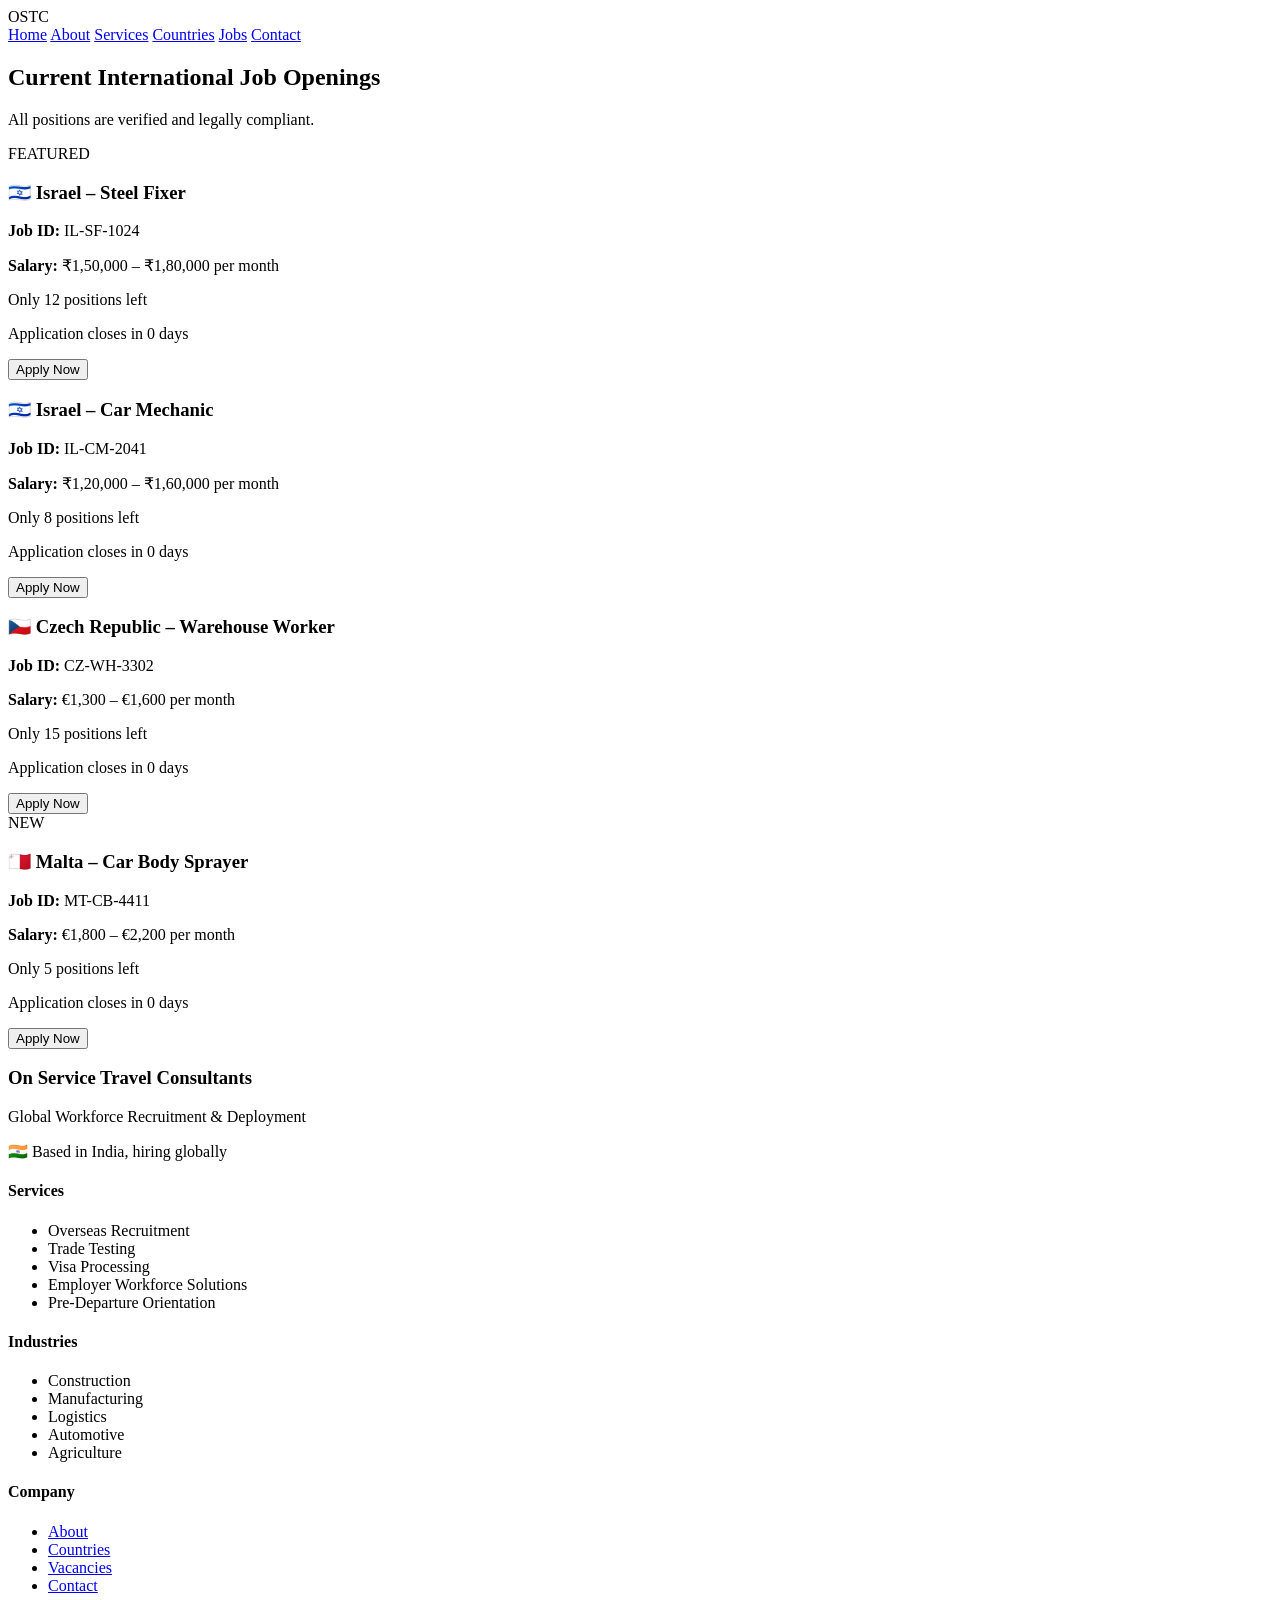
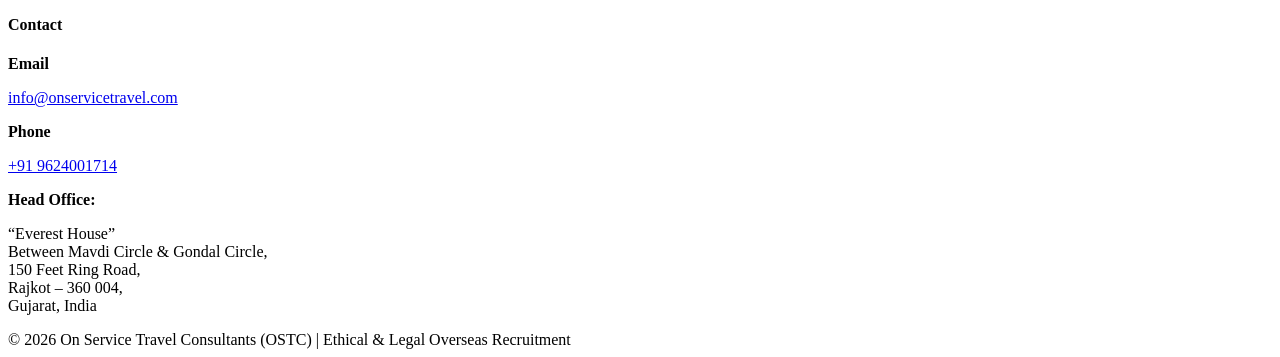
==== jobs.html @ 1d72f494 "Create jobs.html" ====
<!DOCTYPE html>
<html lang="en">
<head>
<meta charset="UTF-8">
<meta name="viewport" content="width=device-width, initial-scale=1.0">
<title>Jobs | OSTC International Recruitment</title>
<link rel="stylesheet" href="style.css">
</head>
<body>

<header>
  <div class="logo">OSTC</div>
  <nav>
    <a href="index.html">Home</a>
    <a href="about.html">About</a>
    <a href="services.html">Services</a>
    <a href="countries.html">Countries</a>
    <a href="jobs.html">Jobs</a>
    <a href="contact.html">Contact</a>
  </nav>
</header>

<section class="section">
  <h2>Current International Job Openings</h2>
  <p>All positions are verified and legally compliant.</p>
</section>

<section class="section">
  <div class="grid">

    <!-- FEATURED JOB -->
    <div class="card featured-job">
      <div class="badge-new">FEATURED</div>
      <h3>🇮🇱 Israel – Steel Fixer</h3>
      <p><strong>Job ID:</strong> IL-SF-1024</p>
      <p><strong>Salary:</strong> ₹1,50,000 – ₹1,80,000 per month</p>
      <p class="slots">Only 12 positions left</p>
      <p class="countdown" id="countdown1"></p>
      <button class="btn" onclick="applyJob('Israel','Steel Fixer')">
        Apply Now
      </button>
    </div>

    <!-- CAR MECHANIC -->
    <div class="card">
      <h3>🇮🇱 Israel – Car Mechanic</h3>
      <p><strong>Job ID:</strong> IL-CM-2041</p>
      <p><strong>Salary:</strong> ₹1,20,000 – ₹1,60,000 per month</p>
      <p class="slots">Only 8 positions left</p>
      <p class="countdown" id="countdown2"></p>
      <button class="btn" onclick="applyJob('Israel','Car Mechanic')">
        Apply Now
      </button>
    </div>

    <!-- WAREHOUSE -->
    <div class="card">
      <h3>🇨🇿 Czech Republic – Warehouse Worker</h3>
      <p><strong>Job ID:</strong> CZ-WH-3302</p>
      <p><strong>Salary:</strong> €1,300 – €1,600 per month</p>
      <p class="slots">Only 15 positions left</p>
      <p class="countdown" id="countdown3"></p>
      <button class="btn" onclick="applyJob('Czech Republic','Warehouse Worker')">
        Apply Now
      </button>
    </div>

    <!-- MALTA -->
    <div class="card">
      <div class="badge-new">NEW</div>
      <h3>🇲🇹 Malta – Car Body Sprayer</h3>
      <p><strong>Job ID:</strong> MT-CB-4411</p>
      <p><strong>Salary:</strong> €1,800 – €2,200 per month</p>
      <p class="slots">Only 5 positions left</p>
      <p class="countdown" id="countdown4"></p>
      <button class="btn" onclick="applyJob('Malta','Car Body Sprayer')">
        Apply Now
      </button>
    </div>

  </div>
</section>

<footer class="main-footer">

  <div class="footer-container">

    <!-- LEFT BRAND COLUMN -->
    <div class="footer-brand">
      <h3>On Service Travel Consultants</h3>
      <p>Global Workforce Recruitment & Deployment</p>
      <p>🇮🇳 Based in India, hiring globally</p>
    </div>

    <!-- SERVICES -->
    <div class="footer-col">
      <h4>Services</h4>
      <ul>
        <li>Overseas Recruitment</li>
        <li>Trade Testing</li>
        <li>Visa Processing</li>
        <li>Employer Workforce Solutions</li>
        <li>Pre-Departure Orientation</li>
      </ul>
    </div>

    <!-- INDUSTRIES -->
    <div class="footer-col">
      <h4>Industries</h4>
      <ul>
        <li>Construction</li>
        <li>Manufacturing</li>
        <li>Logistics</li>
        <li>Automotive</li>
        <li>Agriculture</li>
      </ul>
    </div>

    <!-- COMPANY -->
    <div class="footer-col">
      <h4>Company</h4>
      <ul>
        <li><a href="about.html">About</a></li>
        <li><a href="countries.html">Countries</a></li>
        <li><a href="jobs.html">Vacancies</a></li>
        <li><a href="contact.html">Contact</a></li>
      </ul>
    </div>

    <!-- CONTACT -->
    <div class="footer-col footer-contact">
      <h4>Contact</h4>

      <div class="contact-row">
        <div>
          <strong>Email</strong>
          <p><a href="mailto:info@onservicetravel.com">info@onservicetravel.com</a></p>
        </div>

        <div>
          <strong>Phone</strong>
          <p><a href="tel:+919624001714">+91 9624001714</a></p>
        </div>
      </div>

      <div class="footer-address">
        <strong>Head Office:</strong>
        <p>
          “Everest House”<br>
          Between Mavdi Circle & Gondal Circle,<br>
          150 Feet Ring Road,<br>
          Rajkot – 360 004,<br>
          Gujarat, India
        </p>
      </div>

    </div>

  </div>

  <div class="footer-bottom">
    © 2026 On Service Travel Consultants (OSTC) | Ethical & Legal Overseas Recruitment
  </div>

</footer>

<script>
function applyJob(country, job) {
  localStorage.setItem("selectedCountry", country);
  localStorage.setItem("selectedJob", job);
  window.location.href = "contact.html";
}

/* Simple countdown system */
function setCountdown(elementId, deadline) {
  const endDate = new Date(deadline).getTime();
  const now = new Date().getTime();
  const distance = endDate - now;

  const days = Math.max(0, Math.floor(distance / (1000 * 60 * 60 * 24)));

  document.getElementById(elementId).innerText =
    "Application closes in " + days + " days";
}

setCountdown("countdown1", "2026-4-1");
setCountdown("countdown2", "2026-3-2");
setCountdown("countdown3", "2026-2-3");
setCountdown("countdown4", "2026-2-2");
</script>

</body>
</html>
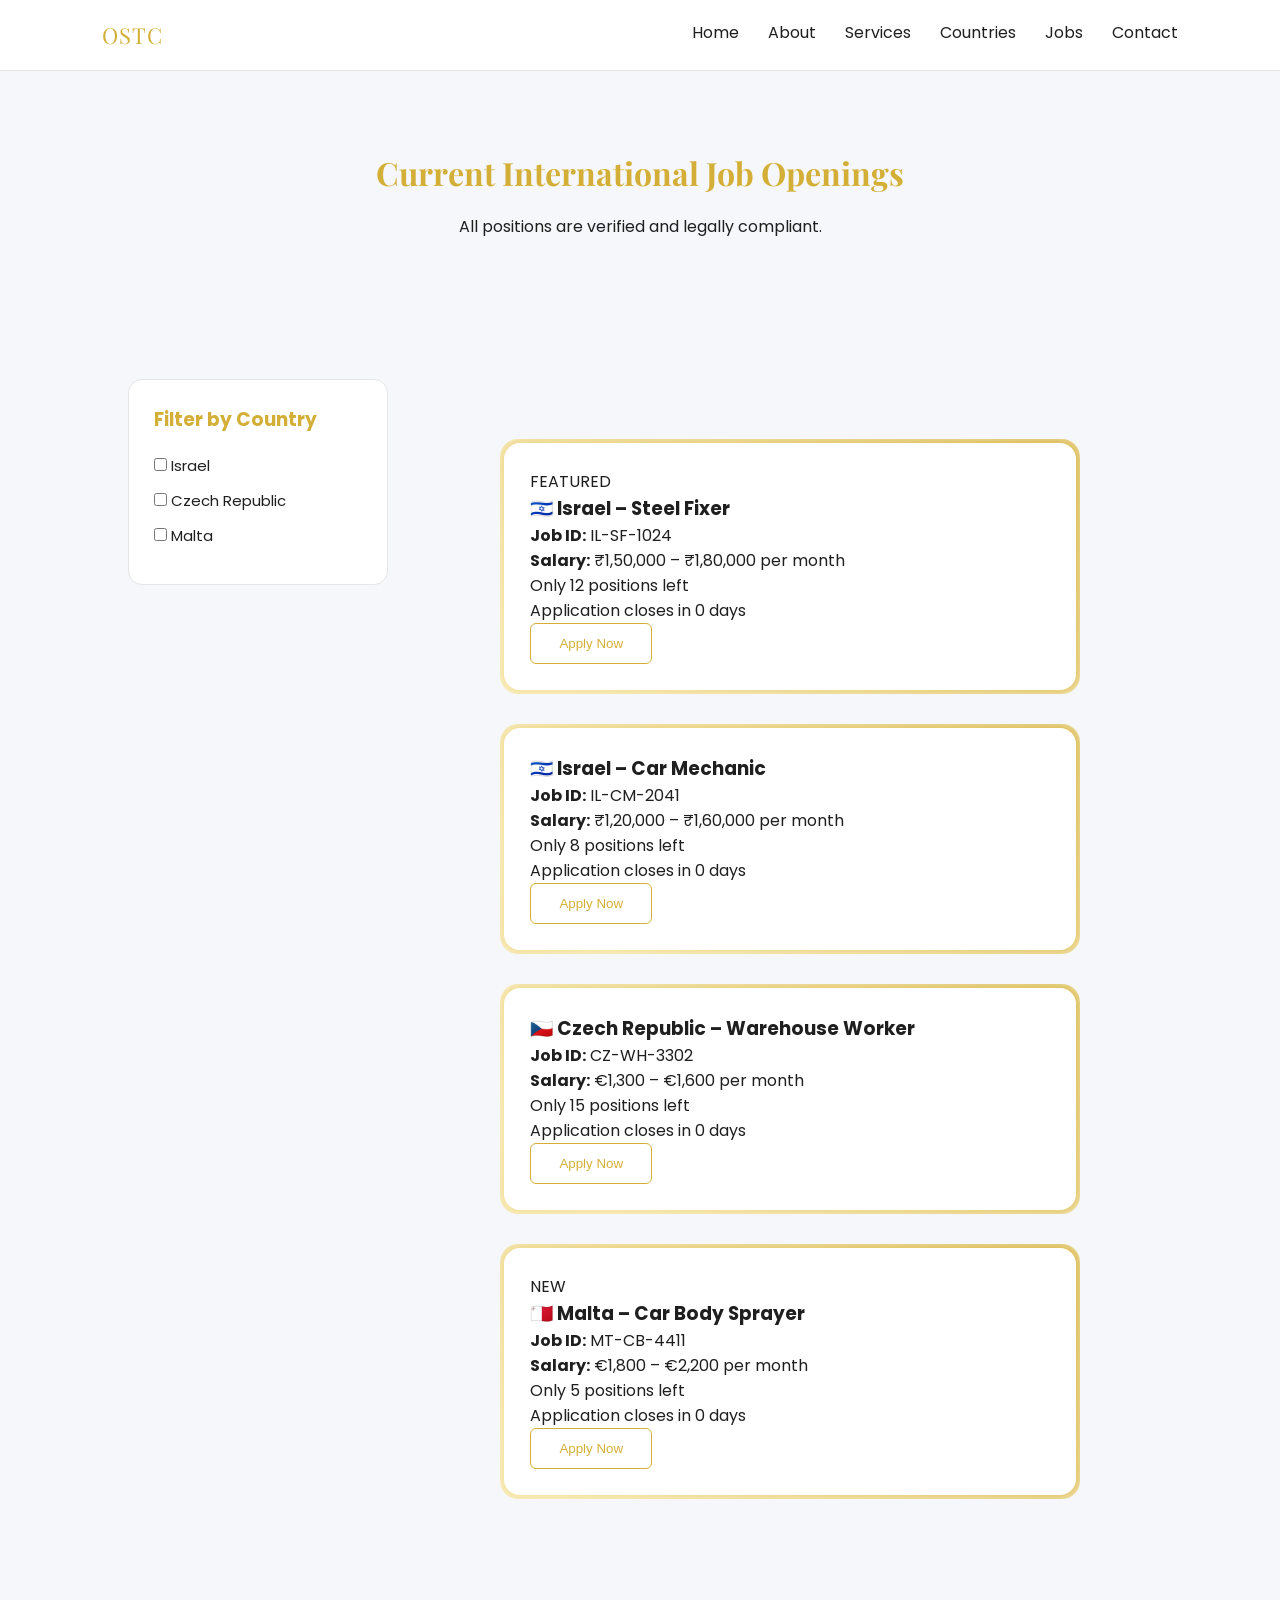
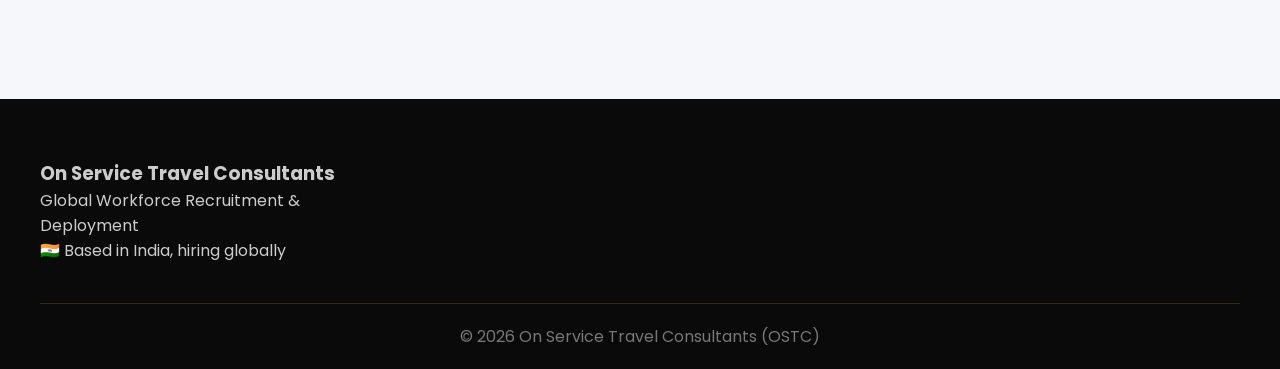
==== commit 804ff981: "Update jobs.html" ====
--- a/jobs.html
+++ b/jobs.html
@@ -5,6 +5,43 @@
 <meta name="viewport" content="width=device-width, initial-scale=1.0">
 <title>Jobs | OSTC International Recruitment</title>
 <link rel="stylesheet" href="style.css">
+
+<style>
+/* FILTER LAYOUT */
+.jobs-wrapper {
+  display: grid;
+  grid-template-columns: 260px 1fr;
+  gap: 40px;
+  padding: 60px 10%;
+}
+
+.job-filter {
+  background: #ffffff;
+  padding: 25px;
+  border-radius: 14px;
+  border: 1px solid #e5e5e5;
+  height: fit-content;
+}
+
+.job-filter h3 {
+  margin-bottom: 20px;
+  color: #d4af37;
+}
+
+.job-filter label {
+  display: block;
+  margin-bottom: 12px;
+  cursor: pointer;
+  font-size: 15px;
+}
+
+@media (max-width: 900px) {
+  .jobs-wrapper {
+    grid-template-columns: 1fr;
+  }
+}
+</style>
+
 </head>
 <body>
 
@@ -25,143 +62,99 @@
   <p>All positions are verified and legally compliant.</p>
 </section>
 
-<section class="section">
-  <div class="grid">
-
-    <!-- FEATURED JOB -->
-    <div class="card featured-job">
-      <div class="badge-new">FEATURED</div>
-      <h3>🇮🇱 Israel – Steel Fixer</h3>
-      <p><strong>Job ID:</strong> IL-SF-1024</p>
-      <p><strong>Salary:</strong> ₹1,50,000 – ₹1,80,000 per month</p>
-      <p class="slots">Only 12 positions left</p>
-      <p class="countdown" id="countdown1"></p>
-      <button class="btn" onclick="applyJob('Israel','Steel Fixer')">
-        Apply Now
-      </button>
+<section>
+  <div class="jobs-wrapper">
+
+    <!-- FILTER SIDEBAR -->
+    <div class="job-filter">
+      <h3>Filter by Country</h3>
+
+      <label>
+        <input type="checkbox" class="country-filter" value="Israel">
+        Israel
+      </label>
+
+      <label>
+        <input type="checkbox" class="country-filter" value="Czech Republic">
+        Czech Republic
+      </label>
+
+      <label>
+        <input type="checkbox" class="country-filter" value="Malta">
+        Malta
+      </label>
     </div>
 
-    <!-- CAR MECHANIC -->
-    <div class="card">
-      <h3>🇮🇱 Israel – Car Mechanic</h3>
-      <p><strong>Job ID:</strong> IL-CM-2041</p>
-      <p><strong>Salary:</strong> ₹1,20,000 – ₹1,60,000 per month</p>
-      <p class="slots">Only 8 positions left</p>
-      <p class="countdown" id="countdown2"></p>
-      <button class="btn" onclick="applyJob('Israel','Car Mechanic')">
-        Apply Now
-      </button>
-    </div>
-
-    <!-- WAREHOUSE -->
-    <div class="card">
-      <h3>🇨🇿 Czech Republic – Warehouse Worker</h3>
-      <p><strong>Job ID:</strong> CZ-WH-3302</p>
-      <p><strong>Salary:</strong> €1,300 – €1,600 per month</p>
-      <p class="slots">Only 15 positions left</p>
-      <p class="countdown" id="countdown3"></p>
-      <button class="btn" onclick="applyJob('Czech Republic','Warehouse Worker')">
-        Apply Now
-      </button>
-    </div>
-
-    <!-- MALTA -->
-    <div class="card">
-      <div class="badge-new">NEW</div>
-      <h3>🇲🇹 Malta – Car Body Sprayer</h3>
-      <p><strong>Job ID:</strong> MT-CB-4411</p>
-      <p><strong>Salary:</strong> €1,800 – €2,200 per month</p>
-      <p class="slots">Only 5 positions left</p>
-      <p class="countdown" id="countdown4"></p>
-      <button class="btn" onclick="applyJob('Malta','Car Body Sprayer')">
-        Apply Now
-      </button>
+    <!-- JOB GRID -->
+    <div class="grid">
+
+      <!-- FEATURED JOB -->
+      <div class="card job-card featured-job" data-country="Israel">
+        <div class="badge-new">FEATURED</div>
+        <h3>🇮🇱 Israel – Steel Fixer</h3>
+        <p><strong>Job ID:</strong> IL-SF-1024</p>
+        <p><strong>Salary:</strong> ₹1,50,000 – ₹1,80,000 per month</p>
+        <p class="slots">Only 12 positions left</p>
+        <p class="countdown" id="countdown1"></p>
+        <button class="btn" onclick="applyJob('Israel','Steel Fixer')">
+          Apply Now
+        </button>
+      </div>
+
+      <!-- CAR MECHANIC -->
+      <div class="card job-card" data-country="Israel">
+        <h3>🇮🇱 Israel – Car Mechanic</h3>
+        <p><strong>Job ID:</strong> IL-CM-2041</p>
+        <p><strong>Salary:</strong> ₹1,20,000 – ₹1,60,000 per month</p>
+        <p class="slots">Only 8 positions left</p>
+        <p class="countdown" id="countdown2"></p>
+        <button class="btn" onclick="applyJob('Israel','Car Mechanic')">
+          Apply Now
+        </button>
+      </div>
+
+      <!-- WAREHOUSE -->
+      <div class="card job-card" data-country="Czech Republic">
+        <h3>🇨🇿 Czech Republic – Warehouse Worker</h3>
+        <p><strong>Job ID:</strong> CZ-WH-3302</p>
+        <p><strong>Salary:</strong> €1,300 – €1,600 per month</p>
+        <p class="slots">Only 15 positions left</p>
+        <p class="countdown" id="countdown3"></p>
+        <button class="btn" onclick="applyJob('Czech Republic','Warehouse Worker')">
+          Apply Now
+        </button>
+      </div>
+
+      <!-- MALTA -->
+      <div class="card job-card" data-country="Malta">
+        <div class="badge-new">NEW</div>
+        <h3>🇲🇹 Malta – Car Body Sprayer</h3>
+        <p><strong>Job ID:</strong> MT-CB-4411</p>
+        <p><strong>Salary:</strong> €1,800 – €2,200 per month</p>
+        <p class="slots">Only 5 positions left</p>
+        <p class="countdown" id="countdown4"></p>
+        <button class="btn" onclick="applyJob('Malta','Car Body Sprayer')">
+          Apply Now
+        </button>
+      </div>
+
     </div>
 
   </div>
 </section>
 
 <footer class="main-footer">
-
   <div class="footer-container">
-
-    <!-- LEFT BRAND COLUMN -->
     <div class="footer-brand">
       <h3>On Service Travel Consultants</h3>
       <p>Global Workforce Recruitment & Deployment</p>
       <p>🇮🇳 Based in India, hiring globally</p>
     </div>
-
-    <!-- SERVICES -->
-    <div class="footer-col">
-      <h4>Services</h4>
-      <ul>
-        <li>Overseas Recruitment</li>
-        <li>Trade Testing</li>
-        <li>Visa Processing</li>
-        <li>Employer Workforce Solutions</li>
-        <li>Pre-Departure Orientation</li>
-      </ul>
-    </div>
-
-    <!-- INDUSTRIES -->
-    <div class="footer-col">
-      <h4>Industries</h4>
-      <ul>
-        <li>Construction</li>
-        <li>Manufacturing</li>
-        <li>Logistics</li>
-        <li>Automotive</li>
-        <li>Agriculture</li>
-      </ul>
-    </div>
-
-    <!-- COMPANY -->
-    <div class="footer-col">
-      <h4>Company</h4>
-      <ul>
-        <li><a href="about.html">About</a></li>
-        <li><a href="countries.html">Countries</a></li>
-        <li><a href="jobs.html">Vacancies</a></li>
-        <li><a href="contact.html">Contact</a></li>
-      </ul>
-    </div>
-
-    <!-- CONTACT -->
-    <div class="footer-col footer-contact">
-      <h4>Contact</h4>
-
-      <div class="contact-row">
-        <div>
-          <strong>Email</strong>
-          <p><a href="mailto:info@onservicetravel.com">info@onservicetravel.com</a></p>
-        </div>
-
-        <div>
-          <strong>Phone</strong>
-          <p><a href="tel:+919624001714">+91 9624001714</a></p>
-        </div>
-      </div>
-
-      <div class="footer-address">
-        <strong>Head Office:</strong>
-        <p>
-          “Everest House”<br>
-          Between Mavdi Circle & Gondal Circle,<br>
-          150 Feet Ring Road,<br>
-          Rajkot – 360 004,<br>
-          Gujarat, India
-        </p>
-      </div>
-
-    </div>
-
   </div>
 
   <div class="footer-bottom">
-    © 2026 On Service Travel Consultants (OSTC) | Ethical & Legal Overseas Recruitment
+    © 2026 On Service Travel Consultants (OSTC)
   </div>
-
 </footer>
 
 <script>
@@ -171,22 +164,45 @@
   window.location.href = "contact.html";
 }
 
-/* Simple countdown system */
+/* Countdown */
 function setCountdown(elementId, deadline) {
   const endDate = new Date(deadline).getTime();
   const now = new Date().getTime();
   const distance = endDate - now;
-
   const days = Math.max(0, Math.floor(distance / (1000 * 60 * 60 * 24)));
 
   document.getElementById(elementId).innerText =
     "Application closes in " + days + " days";
 }
 
-setCountdown("countdown1", "2026-4-1");
-setCountdown("countdown2", "2026-3-2");
-setCountdown("countdown3", "2026-2-3");
-setCountdown("countdown4", "2026-2-2");
+setCountdown("countdown1", "2026-04-01");
+setCountdown("countdown2", "2026-03-02");
+setCountdown("countdown3", "2026-02-03");
+setCountdown("countdown4", "2026-02-02");
+
+/* FILTER SYSTEM */
+const filters = document.querySelectorAll('.country-filter');
+const jobCards = document.querySelectorAll('.job-card');
+
+filters.forEach(filter => {
+  filter.addEventListener('change', () => {
+
+    const selected = Array.from(filters)
+      .filter(f => f.checked)
+      .map(f => f.value);
+
+    jobCards.forEach(card => {
+      const country = card.getAttribute('data-country');
+
+      if (selected.length === 0 || selected.includes(country)) {
+        card.style.display = "block";
+      } else {
+        card.style.display = "none";
+      }
+    });
+
+  });
+});
 </script>
 
 </body>
--- a/style.css
+++ b/style.css
@@ -0,0 +1,307 @@
+/* ================================
+   OSTC LIGHT + STRONG GOLD GLOW
+================================ */
+
+/* Google Fonts */
+@import url('https://fonts.googleapis.com/css2?family=Playfair+Display:wght@600;700&family=Poppins:wght@300;400;500;600&display=swap');
+
+* {
+  margin: 0;
+  padding: 0;
+  box-sizing: border-box;
+}
+
+html {
+  scroll-behavior: smooth;
+}
+
+body {
+  font-family: 'Poppins', sans-serif;
+  background: #f5f7fa;
+  color: #1f1f1f;
+  overflow-x: hidden;
+}
+
+/* ===== Header ===== */
+header {
+  position: sticky;
+  top: 0;
+  display: flex;
+  justify-content: space-between;
+  padding: 20px 8%;
+  background: #ffffff;
+  border-bottom: 1px solid #e5e5e5;
+  z-index: 1000;
+}
+
+.logo {
+  font-family: 'Playfair Display', serif;
+  font-size: 22px;
+  color: #d4af37;
+  letter-spacing: 1px;
+}
+
+nav a {
+  margin-left: 25px;
+  text-decoration: none;
+  color: #1f1f1f;
+  position: relative;
+  transition: 0.3s;
+}
+
+nav a::after {
+  content: "";
+  position: absolute;
+  width: 0%;
+  height: 2px;
+  background: #d4af37;
+  bottom: -6px;
+  left: 0;
+  transition: 0.3s;
+}
+
+nav a:hover {
+  color: #d4af37;
+}
+
+nav a:hover::after {
+  width: 100%;
+}
+
+/* ===== Hero ===== */
+.hero {
+  min-height: 90vh;
+  display: flex;
+  justify-content: center;
+  align-items: center;
+  text-align: center;
+  padding: 0 10%;
+}
+
+.hero h1 {
+  font-family: 'Playfair Display', serif;
+  font-size: 48px;
+  color: #d4af37;
+  margin-bottom: 20px;
+}
+
+.hero p {
+  font-size: 18px;
+  opacity: 0.85;
+  margin-bottom: 30px;
+}
+
+/* ===== Buttons ===== */
+.btn {
+  padding: 12px 28px;
+  border: 1px solid #d4af37;
+  color: #d4af37;
+  background: transparent;
+  cursor: pointer;
+  transition: 0.3s ease;
+  text-decoration: none;
+  border-radius: 6px;
+}
+
+.btn:hover {
+  background: #d4af37;
+  color: #000;
+}
+
+/* Sticky CTA */
+.sticky-cta {
+  position: fixed;
+  bottom: 20px;
+  right: 20px;
+  background: #d4af37;
+  color: #000;
+  padding: 12px 18px;
+  border-radius: 30px;
+  font-weight: 500;
+  text-decoration: none;
+  z-index: 999;
+}
+
+/* WhatsApp */
+.whatsapp {
+  position: fixed;
+  bottom: 80px;
+  right: 20px;
+  background: #25D366;
+  color: #fff;
+  padding: 12px 16px;
+  border-radius: 50%;
+  font-size: 18px;
+  text-decoration: none;
+  z-index: 999;
+}
+
+/* ===== Sections ===== */
+.section {
+  padding: 80px 10%;
+  text-align: center;
+}
+
+.section h2 {
+  font-family: 'Playfair Display', serif;
+  color: #d4af37;
+  margin-bottom: 20px;
+  font-size: 32px;
+}
+
+/* ===== GRID ===== */
+.grid {
+  display: grid;
+  grid-template-columns: repeat(auto-fit, minmax(280px, 1fr));
+  gap: 30px;
+  padding: 60px 10%;
+}
+
+/* ===================================
+   STRONG INFINITE GOLD GLOW CARD
+=================================== */
+
+.card {
+  position: relative;
+  padding: 30px;
+  border-radius: 18px;
+  background: #ffffff;
+  overflow: hidden;
+  z-index: 1;
+  transition: 0.3s ease;
+}
+
+/* Animated glowing border */
+.card::before {
+  content: "";
+  position: absolute;
+  inset: -4px;
+  border-radius: 22px;
+  background: linear-gradient(
+    45deg,
+    #d4af37,
+    #f5e29a,
+    #d4af37,
+    #b8860b,
+    #d4af37
+  );
+  background-size: 400% 400%;
+  animation: goldGlow 6s linear infinite;
+  z-index: -2;
+  filter: blur(8px);
+}
+
+/* White inner layer */
+.card::after {
+  content: "";
+  position: absolute;
+  inset: 4px;
+  border-radius: 16px;
+  background: #ffffff;
+  z-index: -1;
+}
+
+.card:hover {
+  transform: translateY(-8px);
+}
+
+@keyframes goldGlow {
+  0% { background-position: 0% 50%; }
+  100% { background-position: 400% 50%; }
+}
+
+/* ===== Timeline ===== */
+.timeline {
+  max-width: 900px;
+  margin: auto;
+}
+
+.step {
+  margin-bottom: 40px;
+}
+
+.step h3 {
+  color: #d4af37;
+  margin-bottom: 10px;
+}
+
+.progress-bar {
+  height: 6px;
+  background: rgba(212,175,55,0.2);
+  border-radius: 5px;
+  overflow: hidden;
+  margin-top: 10px;
+}
+
+.progress-fill {
+  height: 100%;
+  width: 0%;
+  background: #d4af37;
+  transition: width 1.2s ease;
+}
+
+/* ===== Accordion ===== */
+.accordion-item {
+  margin-bottom: 20px;
+}
+
+.accordion-header {
+  padding: 18px;
+  cursor: pointer;
+  background: #ffffff;
+  border: 1px solid #e5e5e5;
+  color: #d4af37;
+  border-radius: 8px;
+}
+
+.accordion-content {
+  max-height: 0;
+  overflow: hidden;
+  transition: max-height 0.5s ease;
+  padding: 0 20px;
+  background: #f5f7fa;
+  border-radius: 0 0 8px 8px;
+}
+
+/* ===== Counter ===== */
+.counter {
+  font-size: 40px;
+  color: #d4af37;
+  font-weight: bold;
+}
+
+/* ===== Footer ===== */
+.main-footer {
+  background: #0a0a0a;
+  color: #ccc;
+  padding: 60px 40px 20px;
+  margin-top: 80px;
+}
+
+.footer-container {
+  display: grid;
+  grid-template-columns: 2fr 1fr 1fr 1fr 1.5fr;
+  gap: 50px;
+  max-width: 1400px;
+  margin: auto;
+  text-align: left;
+}
+
+.footer-bottom {
+  text-align: center;
+  margin-top: 40px;
+  padding-top: 20px;
+  border-top: 1px solid rgba(212,175,55,0.2);
+  color: #777;
+}
+
+/* ===== Responsive ===== */
+@media (max-width: 768px) {
+  .hero h1 {
+    font-size: 32px;
+  }
+
+  .footer-container {
+    grid-template-columns: 1fr;
+  }
+}
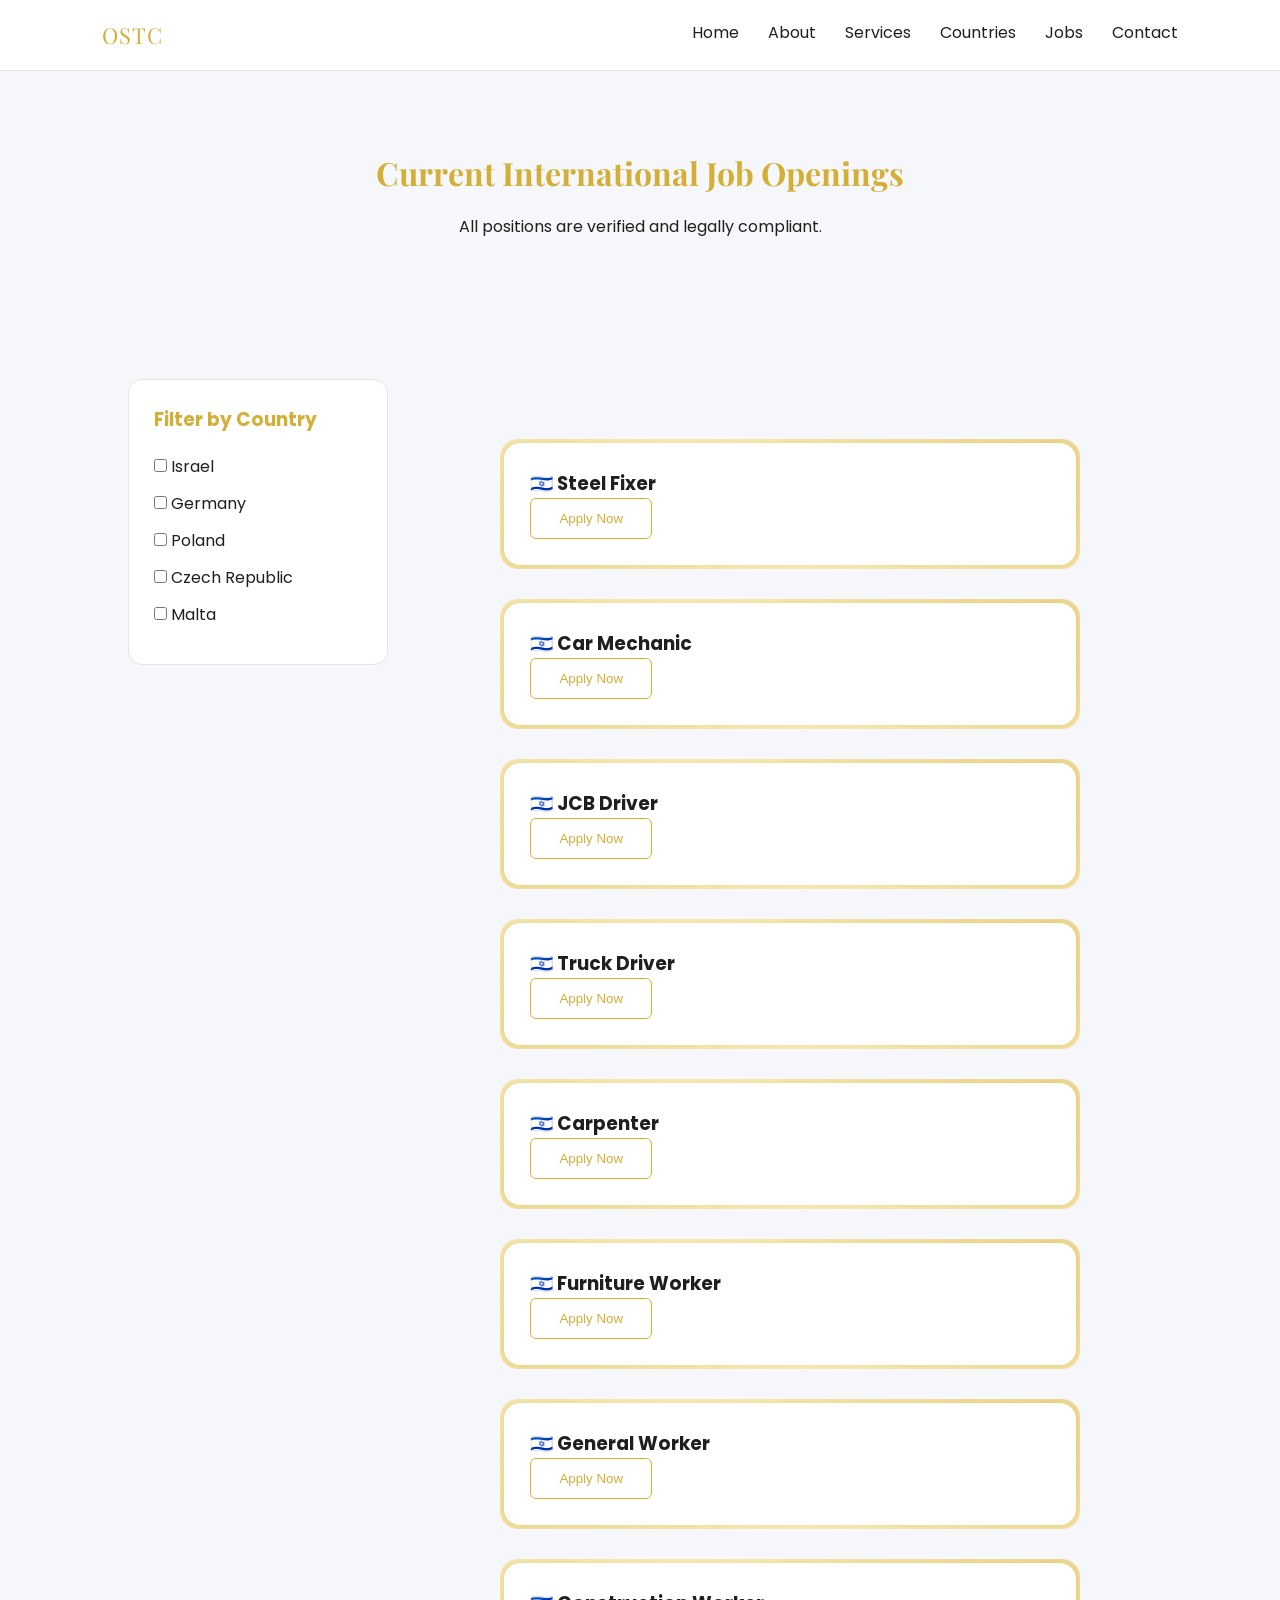
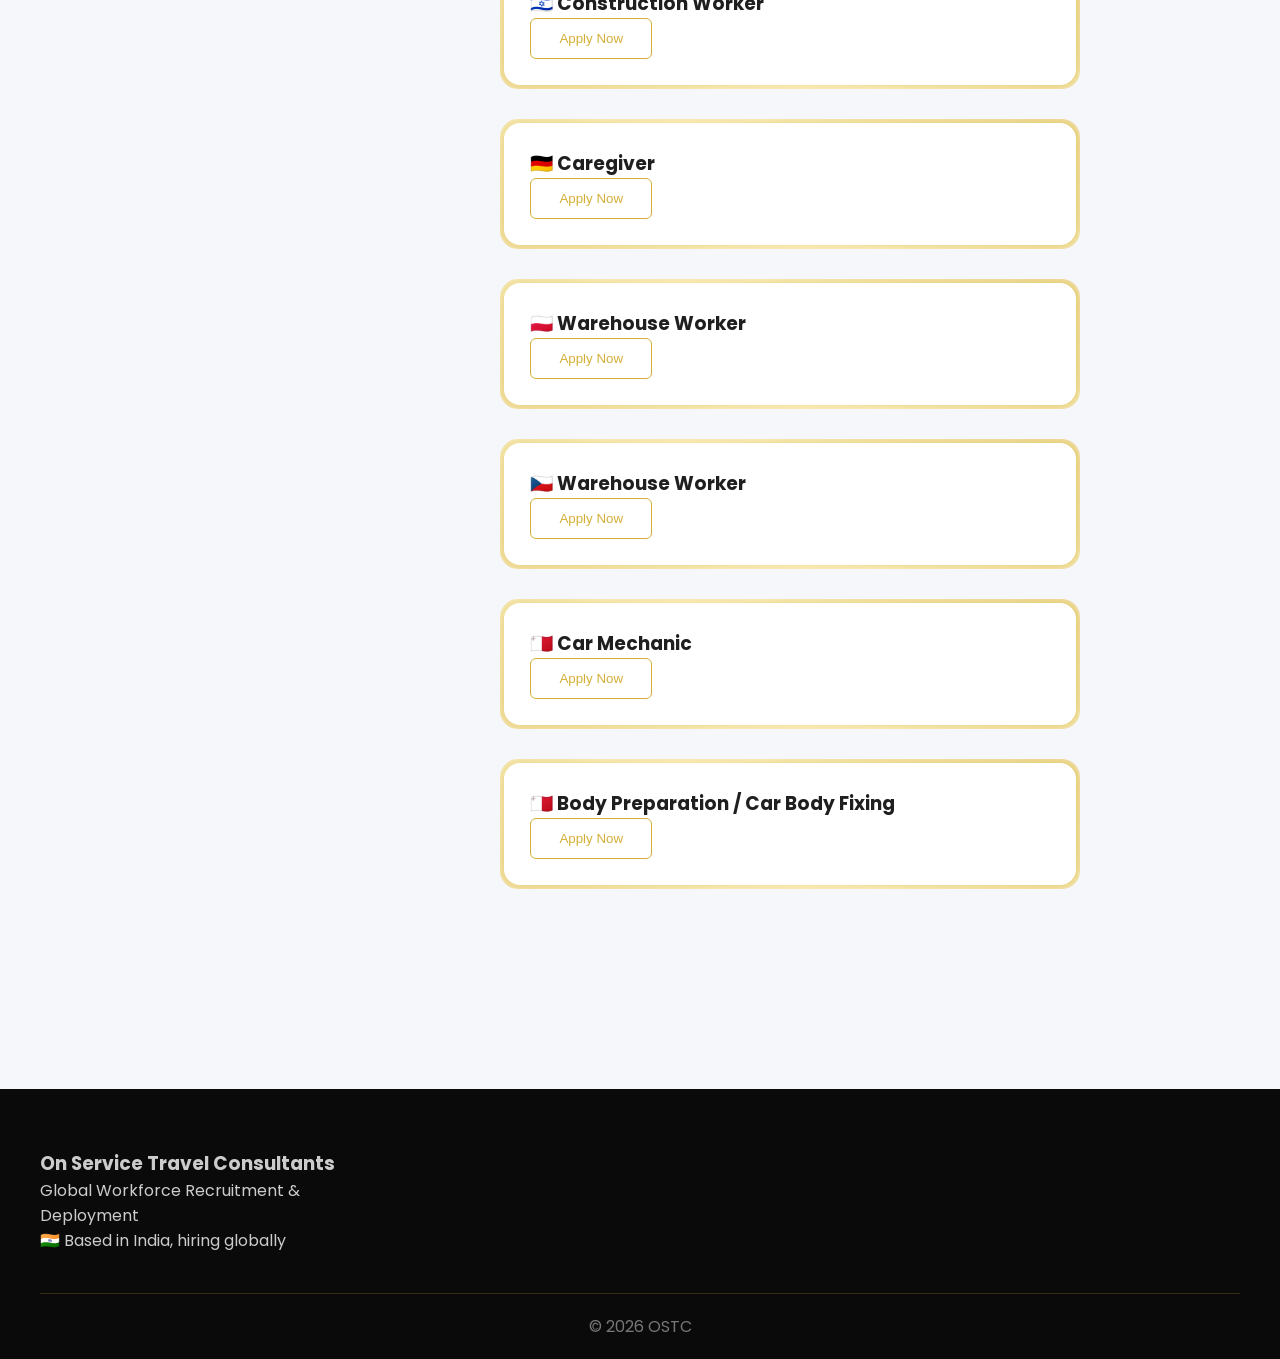
==== commit a6474138: "Update jobs.html" ====
--- a/jobs.html
+++ b/jobs.html
@@ -7,7 +7,6 @@
 <link rel="stylesheet" href="style.css">
 
 <style>
-/* FILTER LAYOUT */
 .jobs-wrapper {
   display: grid;
   grid-template-columns: 260px 1fr;
@@ -32,7 +31,6 @@
   display: block;
   margin-bottom: 12px;
   cursor: pointer;
-  font-size: 15px;
 }
 
 @media (max-width: 900px) {
@@ -63,84 +61,48 @@
 </section>
 
 <section>
-  <div class="jobs-wrapper">
+<div class="jobs-wrapper">
 
-    <!-- FILTER SIDEBAR -->
-    <div class="job-filter">
-      <h3>Filter by Country</h3>
+  <!-- FILTER -->
+  <div class="job-filter">
+    <h3>Filter by Country</h3>
 
-      <label>
-        <input type="checkbox" class="country-filter" value="Israel">
-        Israel
-      </label>
+    <label><input type="checkbox" class="country-filter" value="Israel"> Israel</label>
+    <label><input type="checkbox" class="country-filter" value="Germany"> Germany</label>
+    <label><input type="checkbox" class="country-filter" value="Poland"> Poland</label>
+    <label><input type="checkbox" class="country-filter" value="Czech Republic"> Czech Republic</label>
+    <label><input type="checkbox" class="country-filter" value="Malta"> Malta</label>
+  </div>
 
-      <label>
-        <input type="checkbox" class="country-filter" value="Czech Republic">
-        Czech Republic
-      </label>
+  <!-- JOB GRID -->
+  <div class="grid">
 
-      <label>
-        <input type="checkbox" class="country-filter" value="Malta">
-        Malta
-      </label>
-    </div>
+    <!-- ISRAEL JOBS -->
+    <div class="card job-card" data-country="Israel"><h3>🇮🇱 Steel Fixer</h3><button class="btn" onclick="applyJob('Israel','Steel Fixer')">Apply Now</button></div>
+    <div class="card job-card" data-country="Israel"><h3>🇮🇱 Car Mechanic</h3><button class="btn" onclick="applyJob('Israel','Car Mechanic')">Apply Now</button></div>
+    <div class="card job-card" data-country="Israel"><h3>🇮🇱 JCB Driver</h3><button class="btn" onclick="applyJob('Israel','JCB Driver')">Apply Now</button></div>
+    <div class="card job-card" data-country="Israel"><h3>🇮🇱 Truck Driver</h3><button class="btn" onclick="applyJob('Israel','Truck Driver')">Apply Now</button></div>
+    <div class="card job-card" data-country="Israel"><h3>🇮🇱 Carpenter</h3><button class="btn" onclick="applyJob('Israel','Carpenter')">Apply Now</button></div>
+    <div class="card job-card" data-country="Israel"><h3>🇮🇱 Furniture Worker</h3><button class="btn" onclick="applyJob('Israel','Furniture Worker')">Apply Now</button></div>
+    <div class="card job-card" data-country="Israel"><h3>🇮🇱 General Worker</h3><button class="btn" onclick="applyJob('Israel','General Worker')">Apply Now</button></div>
+    <div class="card job-card" data-country="Israel"><h3>🇮🇱 Construction Worker</h3><button class="btn" onclick="applyJob('Israel','Construction Worker')">Apply Now</button></div>
 
-    <!-- JOB GRID -->
-    <div class="grid">
+    <!-- GERMANY -->
+    <div class="card job-card" data-country="Germany"><h3>🇩🇪 Caregiver</h3><button class="btn" onclick="applyJob('Germany','Caregiver')">Apply Now</button></div>
 
-      <!-- FEATURED JOB -->
-      <div class="card job-card featured-job" data-country="Israel">
-        <div class="badge-new">FEATURED</div>
-        <h3>🇮🇱 Israel – Steel Fixer</h3>
-        <p><strong>Job ID:</strong> IL-SF-1024</p>
-        <p><strong>Salary:</strong> ₹1,50,000 – ₹1,80,000 per month</p>
-        <p class="slots">Only 12 positions left</p>
-        <p class="countdown" id="countdown1"></p>
-        <button class="btn" onclick="applyJob('Israel','Steel Fixer')">
-          Apply Now
-        </button>
-      </div>
+    <!-- POLAND -->
+    <div class="card job-card" data-country="Poland"><h3>🇵🇱 Warehouse Worker</h3><button class="btn" onclick="applyJob('Poland','Warehouse Worker')">Apply Now</button></div>
 
-      <!-- CAR MECHANIC -->
-      <div class="card job-card" data-country="Israel">
-        <h3>🇮🇱 Israel – Car Mechanic</h3>
-        <p><strong>Job ID:</strong> IL-CM-2041</p>
-        <p><strong>Salary:</strong> ₹1,20,000 – ₹1,60,000 per month</p>
-        <p class="slots">Only 8 positions left</p>
-        <p class="countdown" id="countdown2"></p>
-        <button class="btn" onclick="applyJob('Israel','Car Mechanic')">
-          Apply Now
-        </button>
-      </div>
+    <!-- CZECH -->
+    <div class="card job-card" data-country="Czech Republic"><h3>🇨🇿 Warehouse Worker</h3><button class="btn" onclick="applyJob('Czech Republic','Warehouse Worker')">Apply Now</button></div>
 
-      <!-- WAREHOUSE -->
-      <div class="card job-card" data-country="Czech Republic">
-        <h3>🇨🇿 Czech Republic – Warehouse Worker</h3>
-        <p><strong>Job ID:</strong> CZ-WH-3302</p>
-        <p><strong>Salary:</strong> €1,300 – €1,600 per month</p>
-        <p class="slots">Only 15 positions left</p>
-        <p class="countdown" id="countdown3"></p>
-        <button class="btn" onclick="applyJob('Czech Republic','Warehouse Worker')">
-          Apply Now
-        </button>
-      </div>
-
-      <!-- MALTA -->
-      <div class="card job-card" data-country="Malta">
-        <div class="badge-new">NEW</div>
-        <h3>🇲🇹 Malta – Car Body Sprayer</h3>
-        <p><strong>Job ID:</strong> MT-CB-4411</p>
-        <p><strong>Salary:</strong> €1,800 – €2,200 per month</p>
-        <p class="slots">Only 5 positions left</p>
-        <p class="countdown" id="countdown4"></p>
-        <button class="btn" onclick="applyJob('Malta','Car Body Sprayer')">
-          Apply Now
-        </button>
-      </div>
-
-    </div>
+    <!-- MALTA -->
+    <div class="card job-card" data-country="Malta"><h3>🇲🇹 Car Mechanic</h3><button class="btn" onclick="applyJob('Malta','Car Mechanic')">Apply Now</button></div>
+    <div class="card job-card" data-country="Malta"><h3>🇲🇹 Body Preparation / Car Body Fixing</h3><button class="btn" onclick="applyJob('Malta','Body Preparation Worker')">Apply Now</button></div>
 
   </div>
+
+</div>
 </section>
 
 <footer class="main-footer">
@@ -151,9 +113,8 @@
       <p>🇮🇳 Based in India, hiring globally</p>
     </div>
   </div>
-
   <div class="footer-bottom">
-    © 2026 On Service Travel Consultants (OSTC)
+    © 2026 OSTC
   </div>
 </footer>
 
@@ -164,23 +125,7 @@
   window.location.href = "contact.html";
 }
 
-/* Countdown */
-function setCountdown(elementId, deadline) {
-  const endDate = new Date(deadline).getTime();
-  const now = new Date().getTime();
-  const distance = endDate - now;
-  const days = Math.max(0, Math.floor(distance / (1000 * 60 * 60 * 24)));
-
-  document.getElementById(elementId).innerText =
-    "Application closes in " + days + " days";
-}
-
-setCountdown("countdown1", "2026-04-01");
-setCountdown("countdown2", "2026-03-02");
-setCountdown("countdown3", "2026-02-03");
-setCountdown("countdown4", "2026-02-02");
-
-/* FILTER SYSTEM */
+/* FILTER */
 const filters = document.querySelectorAll('.country-filter');
 const jobCards = document.querySelectorAll('.job-card');
 
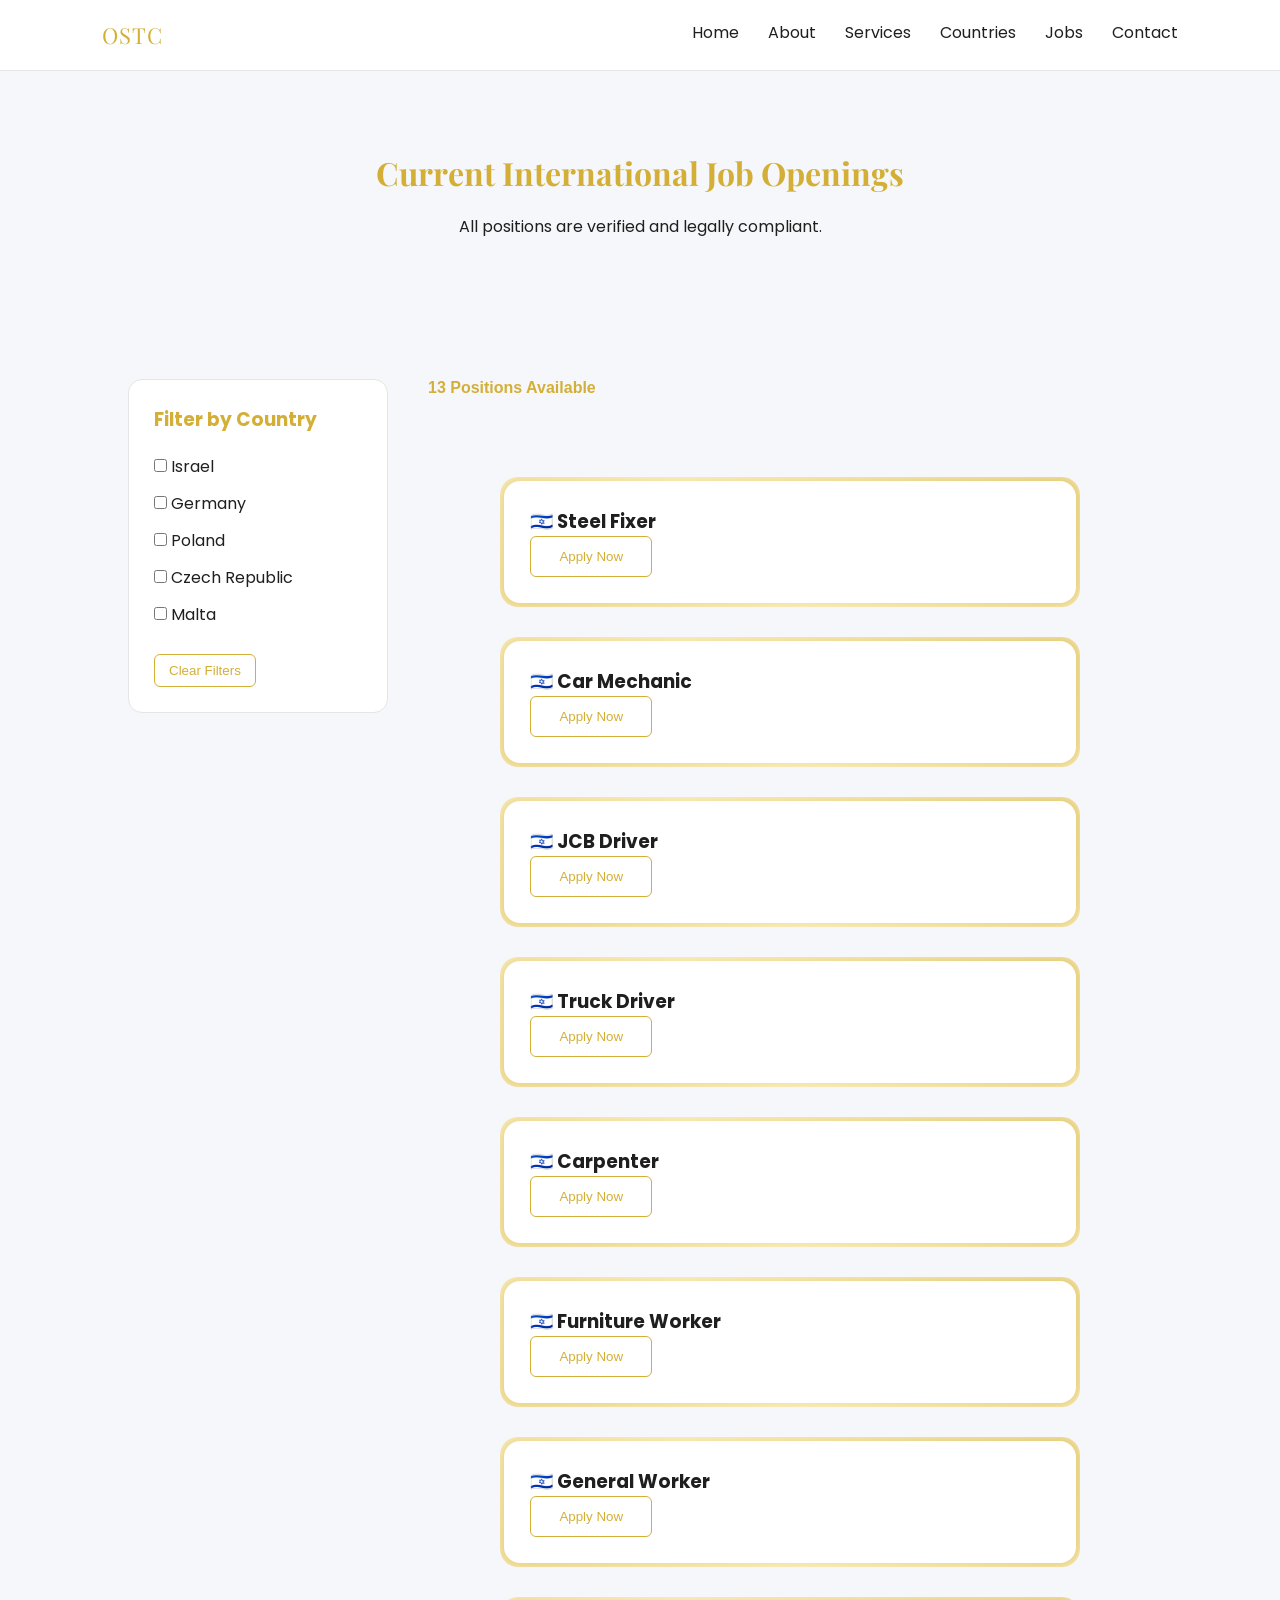
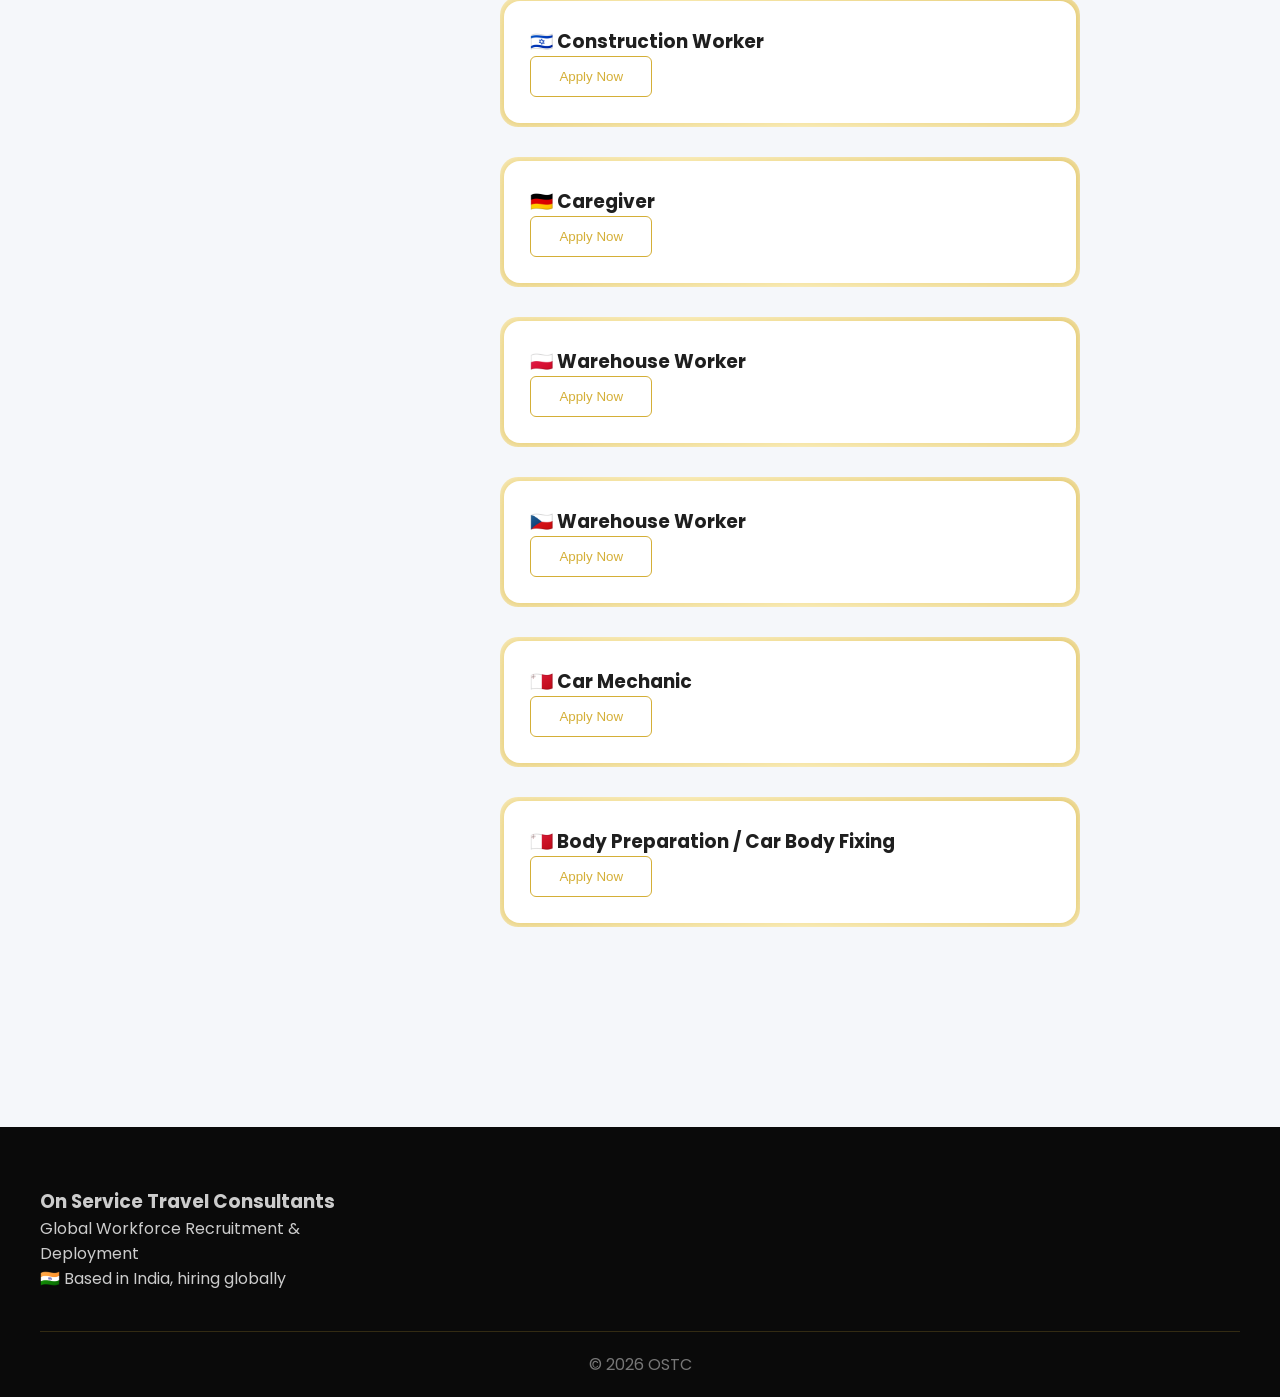
==== commit 319d4eb7: "Update jobs.html" ====
--- a/jobs.html
+++ b/jobs.html
@@ -31,6 +31,41 @@
   display: block;
   margin-bottom: 12px;
   cursor: pointer;
+}
+
+.clear-btn {
+  margin-top: 15px;
+  padding: 8px 14px;
+  border: 1px solid #d4af37;
+  background: transparent;
+  color: #d4af37;
+  cursor: pointer;
+  border-radius: 6px;
+  transition: 0.3s;
+}
+
+.clear-btn:hover {
+  background: #d4af37;
+  color: #000;
+}
+
+.job-count {
+  margin-bottom: 20px;
+  font-weight: 600;
+  color: #d4af37;
+}
+
+.fade-out {
+  opacity: 0;
+  transform: scale(0.95);
+  transition: 0.3s ease;
+  pointer-events: none;
+}
+
+.fade-in {
+  opacity: 1;
+  transform: scale(1);
+  transition: 0.3s ease;
 }
 
 @media (max-width: 900px) {
@@ -72,34 +107,40 @@
     <label><input type="checkbox" class="country-filter" value="Poland"> Poland</label>
     <label><input type="checkbox" class="country-filter" value="Czech Republic"> Czech Republic</label>
     <label><input type="checkbox" class="country-filter" value="Malta"> Malta</label>
+
+    <button class="clear-btn" id="clearFilters">Clear Filters</button>
   </div>
 
   <!-- JOB GRID -->
-  <div class="grid">
-
-    <!-- ISRAEL JOBS -->
-    <div class="card job-card" data-country="Israel"><h3>🇮🇱 Steel Fixer</h3><button class="btn" onclick="applyJob('Israel','Steel Fixer')">Apply Now</button></div>
-    <div class="card job-card" data-country="Israel"><h3>🇮🇱 Car Mechanic</h3><button class="btn" onclick="applyJob('Israel','Car Mechanic')">Apply Now</button></div>
-    <div class="card job-card" data-country="Israel"><h3>🇮🇱 JCB Driver</h3><button class="btn" onclick="applyJob('Israel','JCB Driver')">Apply Now</button></div>
-    <div class="card job-card" data-country="Israel"><h3>🇮🇱 Truck Driver</h3><button class="btn" onclick="applyJob('Israel','Truck Driver')">Apply Now</button></div>
-    <div class="card job-card" data-country="Israel"><h3>🇮🇱 Carpenter</h3><button class="btn" onclick="applyJob('Israel','Carpenter')">Apply Now</button></div>
-    <div class="card job-card" data-country="Israel"><h3>🇮🇱 Furniture Worker</h3><button class="btn" onclick="applyJob('Israel','Furniture Worker')">Apply Now</button></div>
-    <div class="card job-card" data-country="Israel"><h3>🇮🇱 General Worker</h3><button class="btn" onclick="applyJob('Israel','General Worker')">Apply Now</button></div>
-    <div class="card job-card" data-country="Israel"><h3>🇮🇱 Construction Worker</h3><button class="btn" onclick="applyJob('Israel','Construction Worker')">Apply Now</button></div>
-
-    <!-- GERMANY -->
-    <div class="card job-card" data-country="Germany"><h3>🇩🇪 Caregiver</h3><button class="btn" onclick="applyJob('Germany','Caregiver')">Apply Now</button></div>
-
-    <!-- POLAND -->
-    <div class="card job-card" data-country="Poland"><h3>🇵🇱 Warehouse Worker</h3><button class="btn" onclick="applyJob('Poland','Warehouse Worker')">Apply Now</button></div>
-
-    <!-- CZECH -->
-    <div class="card job-card" data-country="Czech Republic"><h3>🇨🇿 Warehouse Worker</h3><button class="btn" onclick="applyJob('Czech Republic','Warehouse Worker')">Apply Now</button></div>
-
-    <!-- MALTA -->
-    <div class="card job-card" data-country="Malta"><h3>🇲🇹 Car Mechanic</h3><button class="btn" onclick="applyJob('Malta','Car Mechanic')">Apply Now</button></div>
-    <div class="card job-card" data-country="Malta"><h3>🇲🇹 Body Preparation / Car Body Fixing</h3><button class="btn" onclick="applyJob('Malta','Body Preparation Worker')">Apply Now</button></div>
-
+  <div>
+    <div class="job-count" id="jobCount"></div>
+
+    <div class="grid">
+
+      <!-- ISRAEL -->
+      <div class="card job-card fade-in" data-country="Israel"><h3>🇮🇱 Steel Fixer</h3><button class="btn" onclick="applyJob('Israel','Steel Fixer')">Apply Now</button></div>
+      <div class="card job-card fade-in" data-country="Israel"><h3>🇮🇱 Car Mechanic</h3><button class="btn" onclick="applyJob('Israel','Car Mechanic')">Apply Now</button></div>
+      <div class="card job-card fade-in" data-country="Israel"><h3>🇮🇱 JCB Driver</h3><button class="btn" onclick="applyJob('Israel','JCB Driver')">Apply Now</button></div>
+      <div class="card job-card fade-in" data-country="Israel"><h3>🇮🇱 Truck Driver</h3><button class="btn" onclick="applyJob('Israel','Truck Driver')">Apply Now</button></div>
+      <div class="card job-card fade-in" data-country="Israel"><h3>🇮🇱 Carpenter</h3><button class="btn" onclick="applyJob('Israel','Carpenter')">Apply Now</button></div>
+      <div class="card job-card fade-in" data-country="Israel"><h3>🇮🇱 Furniture Worker</h3><button class="btn" onclick="applyJob('Israel','Furniture Worker')">Apply Now</button></div>
+      <div class="card job-card fade-in" data-country="Israel"><h3>🇮🇱 General Worker</h3><button class="btn" onclick="applyJob('Israel','General Worker')">Apply Now</button></div>
+      <div class="card job-card fade-in" data-country="Israel"><h3>🇮🇱 Construction Worker</h3><button class="btn" onclick="applyJob('Israel','Construction Worker')">Apply Now</button></div>
+
+      <!-- GERMANY -->
+      <div class="card job-card fade-in" data-country="Germany"><h3>🇩🇪 Caregiver</h3><button class="btn" onclick="applyJob('Germany','Caregiver')">Apply Now</button></div>
+
+      <!-- POLAND -->
+      <div class="card job-card fade-in" data-country="Poland"><h3>🇵🇱 Warehouse Worker</h3><button class="btn" onclick="applyJob('Poland','Warehouse Worker')">Apply Now</button></div>
+
+      <!-- CZECH -->
+      <div class="card job-card fade-in" data-country="Czech Republic"><h3>🇨🇿 Warehouse Worker</h3><button class="btn" onclick="applyJob('Czech Republic','Warehouse Worker')">Apply Now</button></div>
+
+      <!-- MALTA -->
+      <div class="card job-card fade-in" data-country="Malta"><h3>🇲🇹 Car Mechanic</h3><button class="btn" onclick="applyJob('Malta','Car Mechanic')">Apply Now</button></div>
+      <div class="card job-card fade-in" data-country="Malta"><h3>🇲🇹 Body Preparation / Car Body Fixing</h3><button class="btn" onclick="applyJob('Malta','Body Preparation Worker')">Apply Now</button></div>
+
+    </div>
   </div>
 
 </div>
@@ -113,9 +154,7 @@
       <p>🇮🇳 Based in India, hiring globally</p>
     </div>
   </div>
-  <div class="footer-bottom">
-    © 2026 OSTC
-  </div>
+  <div class="footer-bottom">© 2026 OSTC</div>
 </footer>
 
 <script>
@@ -125,29 +164,46 @@
   window.location.href = "contact.html";
 }
 
-/* FILTER */
 const filters = document.querySelectorAll('.country-filter');
 const jobCards = document.querySelectorAll('.job-card');
+const jobCount = document.getElementById('jobCount');
+const clearBtn = document.getElementById('clearFilters');
+
+function updateCount() {
+  const visible = Array.from(jobCards).filter(card => card.style.display !== "none");
+  jobCount.innerText = visible.length + " Positions Available";
+}
+
+function applyFilters() {
+  const selected = Array.from(filters)
+    .filter(f => f.checked)
+    .map(f => f.value);
+
+  jobCards.forEach(card => {
+    const country = card.getAttribute('data-country');
+
+    if (selected.length === 0 || selected.includes(country)) {
+      card.style.display = "block";
+      setTimeout(() => card.classList.remove('fade-out'), 10);
+    } else {
+      card.classList.add('fade-out');
+      setTimeout(() => card.style.display = "none", 200);
+    }
+  });
+
+  setTimeout(updateCount, 250);
+}
 
 filters.forEach(filter => {
-  filter.addEventListener('change', () => {
-
-    const selected = Array.from(filters)
-      .filter(f => f.checked)
-      .map(f => f.value);
-
-    jobCards.forEach(card => {
-      const country = card.getAttribute('data-country');
-
-      if (selected.length === 0 || selected.includes(country)) {
-        card.style.display = "block";
-      } else {
-        card.style.display = "none";
-      }
-    });
-
-  });
+  filter.addEventListener('change', applyFilters);
 });
+
+clearBtn.addEventListener('click', () => {
+  filters.forEach(f => f.checked = false);
+  applyFilters();
+});
+
+updateCount();
 </script>
 
 </body>
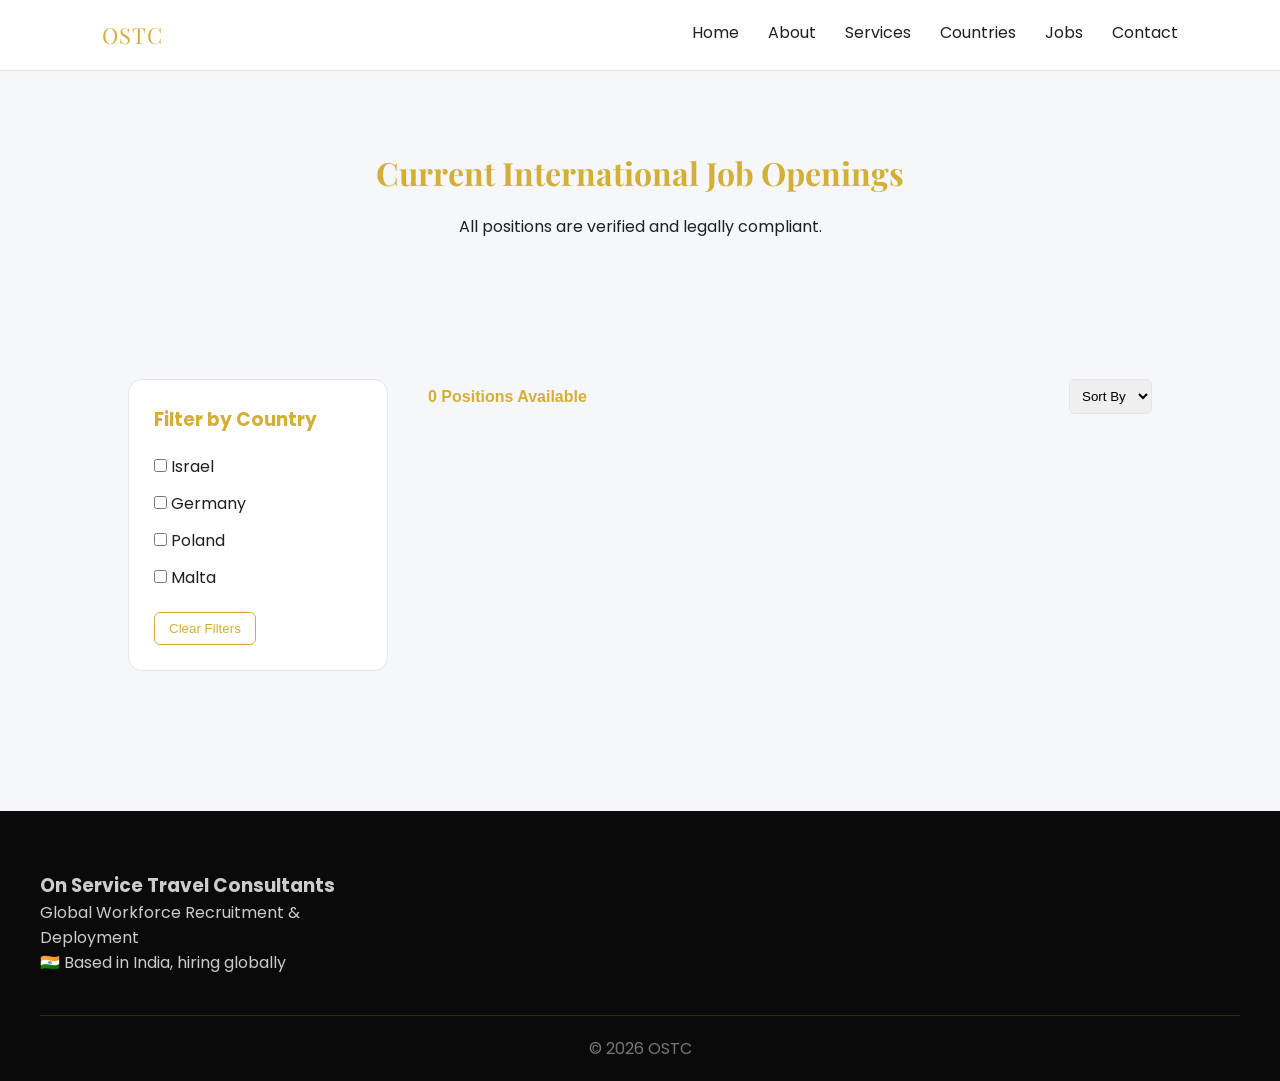
==== commit 4f562b7b: "Update jobs.html" ====
--- a/jobs.html
+++ b/jobs.html
@@ -34,14 +34,13 @@
 }
 
 .clear-btn {
-  margin-top: 15px;
+  margin-top: 10px;
   padding: 8px 14px;
   border: 1px solid #d4af37;
   background: transparent;
   color: #d4af37;
   cursor: pointer;
   border-radius: 6px;
-  transition: 0.3s;
 }
 
 .clear-btn:hover {
@@ -49,10 +48,43 @@
   color: #000;
 }
 
+.job-top-bar {
+  display: flex;
+  justify-content: space-between;
+  align-items: center;
+  margin-bottom: 20px;
+}
+
 .job-count {
-  margin-bottom: 20px;
   font-weight: 600;
   color: #d4af37;
+}
+
+.sort-select {
+  padding: 8px;
+  border-radius: 6px;
+  border: 1px solid #e5e5e5;
+}
+
+.badge-featured {
+  background: #d4af37;
+  color: #000;
+  padding: 4px 10px;
+  font-size: 12px;
+  border-radius: 20px;
+  display: inline-block;
+  margin-bottom: 10px;
+}
+
+.badge-urgent {
+  background: #e63946;
+  color: #fff;
+  padding: 4px 10px;
+  font-size: 12px;
+  border-radius: 20px;
+  display: inline-block;
+  margin-bottom: 10px;
+  margin-left: 5px;
 }
 
 .fade-out {
@@ -74,7 +106,6 @@
   }
 }
 </style>
-
 </head>
 <body>
 
@@ -101,44 +132,62 @@
   <!-- FILTER -->
   <div class="job-filter">
     <h3>Filter by Country</h3>
-
     <label><input type="checkbox" class="country-filter" value="Israel"> Israel</label>
     <label><input type="checkbox" class="country-filter" value="Germany"> Germany</label>
     <label><input type="checkbox" class="country-filter" value="Poland"> Poland</label>
-    <label><input type="checkbox" class="country-filter" value="Czech Republic"> Czech Republic</label>
     <label><input type="checkbox" class="country-filter" value="Malta"> Malta</label>
 
     <button class="clear-btn" id="clearFilters">Clear Filters</button>
   </div>
 
-  <!-- JOB GRID -->
+  <!-- JOB AREA -->
   <div>
-    <div class="job-count" id="jobCount"></div>
-
-    <div class="grid">
-
-      <!-- ISRAEL -->
-      <div class="card job-card fade-in" data-country="Israel"><h3>🇮🇱 Steel Fixer</h3><button class="btn" onclick="applyJob('Israel','Steel Fixer')">Apply Now</button></div>
-      <div class="card job-card fade-in" data-country="Israel"><h3>🇮🇱 Car Mechanic</h3><button class="btn" onclick="applyJob('Israel','Car Mechanic')">Apply Now</button></div>
-      <div class="card job-card fade-in" data-country="Israel"><h3>🇮🇱 JCB Driver</h3><button class="btn" onclick="applyJob('Israel','JCB Driver')">Apply Now</button></div>
-      <div class="card job-card fade-in" data-country="Israel"><h3>🇮🇱 Truck Driver</h3><button class="btn" onclick="applyJob('Israel','Truck Driver')">Apply Now</button></div>
-      <div class="card job-card fade-in" data-country="Israel"><h3>🇮🇱 Carpenter</h3><button class="btn" onclick="applyJob('Israel','Carpenter')">Apply Now</button></div>
-      <div class="card job-card fade-in" data-country="Israel"><h3>🇮🇱 Furniture Worker</h3><button class="btn" onclick="applyJob('Israel','Furniture Worker')">Apply Now</button></div>
-      <div class="card job-card fade-in" data-country="Israel"><h3>🇮🇱 General Worker</h3><button class="btn" onclick="applyJob('Israel','General Worker')">Apply Now</button></div>
-      <div class="card job-card fade-in" data-country="Israel"><h3>🇮🇱 Construction Worker</h3><button class="btn" onclick="applyJob('Israel','Construction Worker')">Apply Now</button></div>
-
-      <!-- GERMANY -->
-      <div class="card job-card fade-in" data-country="Germany"><h3>🇩🇪 Caregiver</h3><button class="btn" onclick="applyJob('Germany','Caregiver')">Apply Now</button></div>
-
-      <!-- POLAND -->
-      <div class="card job-card fade-in" data-country="Poland"><h3>🇵🇱 Warehouse Worker</h3><button class="btn" onclick="applyJob('Poland','Warehouse Worker')">Apply Now</button></div>
-
-      <!-- CZECH -->
-      <div class="card job-card fade-in" data-country="Czech Republic"><h3>🇨🇿 Warehouse Worker</h3><button class="btn" onclick="applyJob('Czech Republic','Warehouse Worker')">Apply Now</button></div>
-
-      <!-- MALTA -->
-      <div class="card job-card fade-in" data-country="Malta"><h3>🇲🇹 Car Mechanic</h3><button class="btn" onclick="applyJob('Malta','Car Mechanic')">Apply Now</button></div>
-      <div class="card job-card fade-in" data-country="Malta"><h3>🇲🇹 Body Preparation / Car Body Fixing</h3><button class="btn" onclick="applyJob('Malta','Body Preparation Worker')">Apply Now</button></div>
+
+    <div class="job-top-bar">
+      <div class="job-count" id="jobCount"></div>
+      <select class="sort-select" id="sortSelect">
+        <option value="default">Sort By</option>
+        <option value="az">A – Z</option>
+        <option value="newest">Newest</option>
+      </select>
+    </div>
+
+    <div class="grid" id="jobGrid">
+
+      <div class="card job-card fade-in" data-country="Israel" data-deadline="2026-04-01">
+        <span class="badge-featured">FEATURED</span>
+        <span class="badge-urgent">URGENT</span>
+        <h3>🇮🇱 Israel – Steel Fixer</h3>
+        <p><strong>Job ID:</strong> IL-SF-1024</p>
+        <p class="slots">Only 12 positions left</p>
+        <p class="countdown"></p>
+        <button class="btn" onclick="applyJob('Israel','Steel Fixer')">Apply Now</button>
+      </div>
+
+      <div class="card job-card fade-in" data-country="Germany" data-deadline="2026-05-01">
+        <h3>🇩🇪 Germany – Caregiver</h3>
+        <p><strong>Job ID:</strong> DE-CG-9001</p>
+        <p class="slots">Only 7 positions left</p>
+        <p class="countdown"></p>
+        <button class="btn" onclick="applyJob('Germany','Caregiver')">Apply Now</button>
+      </div>
+
+      <div class="card job-card fade-in" data-country="Poland" data-deadline="2026-06-01">
+        <span class="badge-urgent">URGENT</span>
+        <h3>🇵🇱 Poland – Warehouse Worker</h3>
+        <p><strong>Job ID:</strong> PL-WH-1102</p>
+        <p class="slots">Only 16 positions left</p>
+        <p class="countdown"></p>
+        <button class="btn" onclick="applyJob('Poland','Warehouse Worker')">Apply Now</button>
+      </div>
+
+      <div class="card job-card fade-in" data-country="Malta" data-deadline="2026-03-01">
+        <h3>🇲🇹 Malta – Car Mechanic</h3>
+        <p><strong>Job ID:</strong> MT-CM-1201</p>
+        <p class="slots">Only 4 positions left</p>
+        <p class="countdown"></p>
+        <button class="btn" onclick="applyJob('Malta','Car Mechanic')">Apply Now</button>
+      </div>
 
     </div>
   </div>
@@ -168,6 +217,8 @@
 const jobCards = document.querySelectorAll('.job-card');
 const jobCount = document.getElementById('jobCount');
 const clearBtn = document.getElementById('clearFilters');
+const sortSelect = document.getElementById('sortSelect');
+const jobGrid = document.getElementById('jobGrid');
 
 function updateCount() {
   const visible = Array.from(jobCards).filter(card => card.style.display !== "none");
@@ -181,28 +232,56 @@
 
   jobCards.forEach(card => {
     const country = card.getAttribute('data-country');
-
     if (selected.length === 0 || selected.includes(country)) {
       card.style.display = "block";
-      setTimeout(() => card.classList.remove('fade-out'), 10);
+      card.classList.remove('fade-out');
     } else {
       card.classList.add('fade-out');
       setTimeout(() => card.style.display = "none", 200);
     }
   });
 
-  setTimeout(updateCount, 250);
-}
-
-filters.forEach(filter => {
-  filter.addEventListener('change', applyFilters);
-});
-
+  updateCount();
+}
+
+filters.forEach(f => f.addEventListener('change', applyFilters));
 clearBtn.addEventListener('click', () => {
   filters.forEach(f => f.checked = false);
   applyFilters();
 });
 
+sortSelect.addEventListener('change', () => {
+  const cardsArray = Array.from(jobCards);
+  if (sortSelect.value === "az") {
+    cardsArray.sort((a,b) => a.innerText.localeCompare(b.innerText));
+  }
+  if (sortSelect.value === "newest") {
+    cardsArray.reverse();
+  }
+  cardsArray.forEach(card => jobGrid.appendChild(card));
+});
+
+function handleCountdowns() {
+  const now = new Date().getTime();
+
+  jobCards.forEach(card => {
+    const deadline = new Date(card.dataset.deadline).getTime();
+    const countdownEl = card.querySelector('.countdown');
+
+    const distance = deadline - now;
+    const days = Math.floor(distance / (1000 * 60 * 60 * 24));
+
+    if (days <= 0) {
+      card.style.display = "none";
+    } else {
+      countdownEl.innerText = "Application closes in " + days + " days";
+    }
+  });
+
+  updateCount();
+}
+
+handleCountdowns();
 updateCount();
 </script>
 
